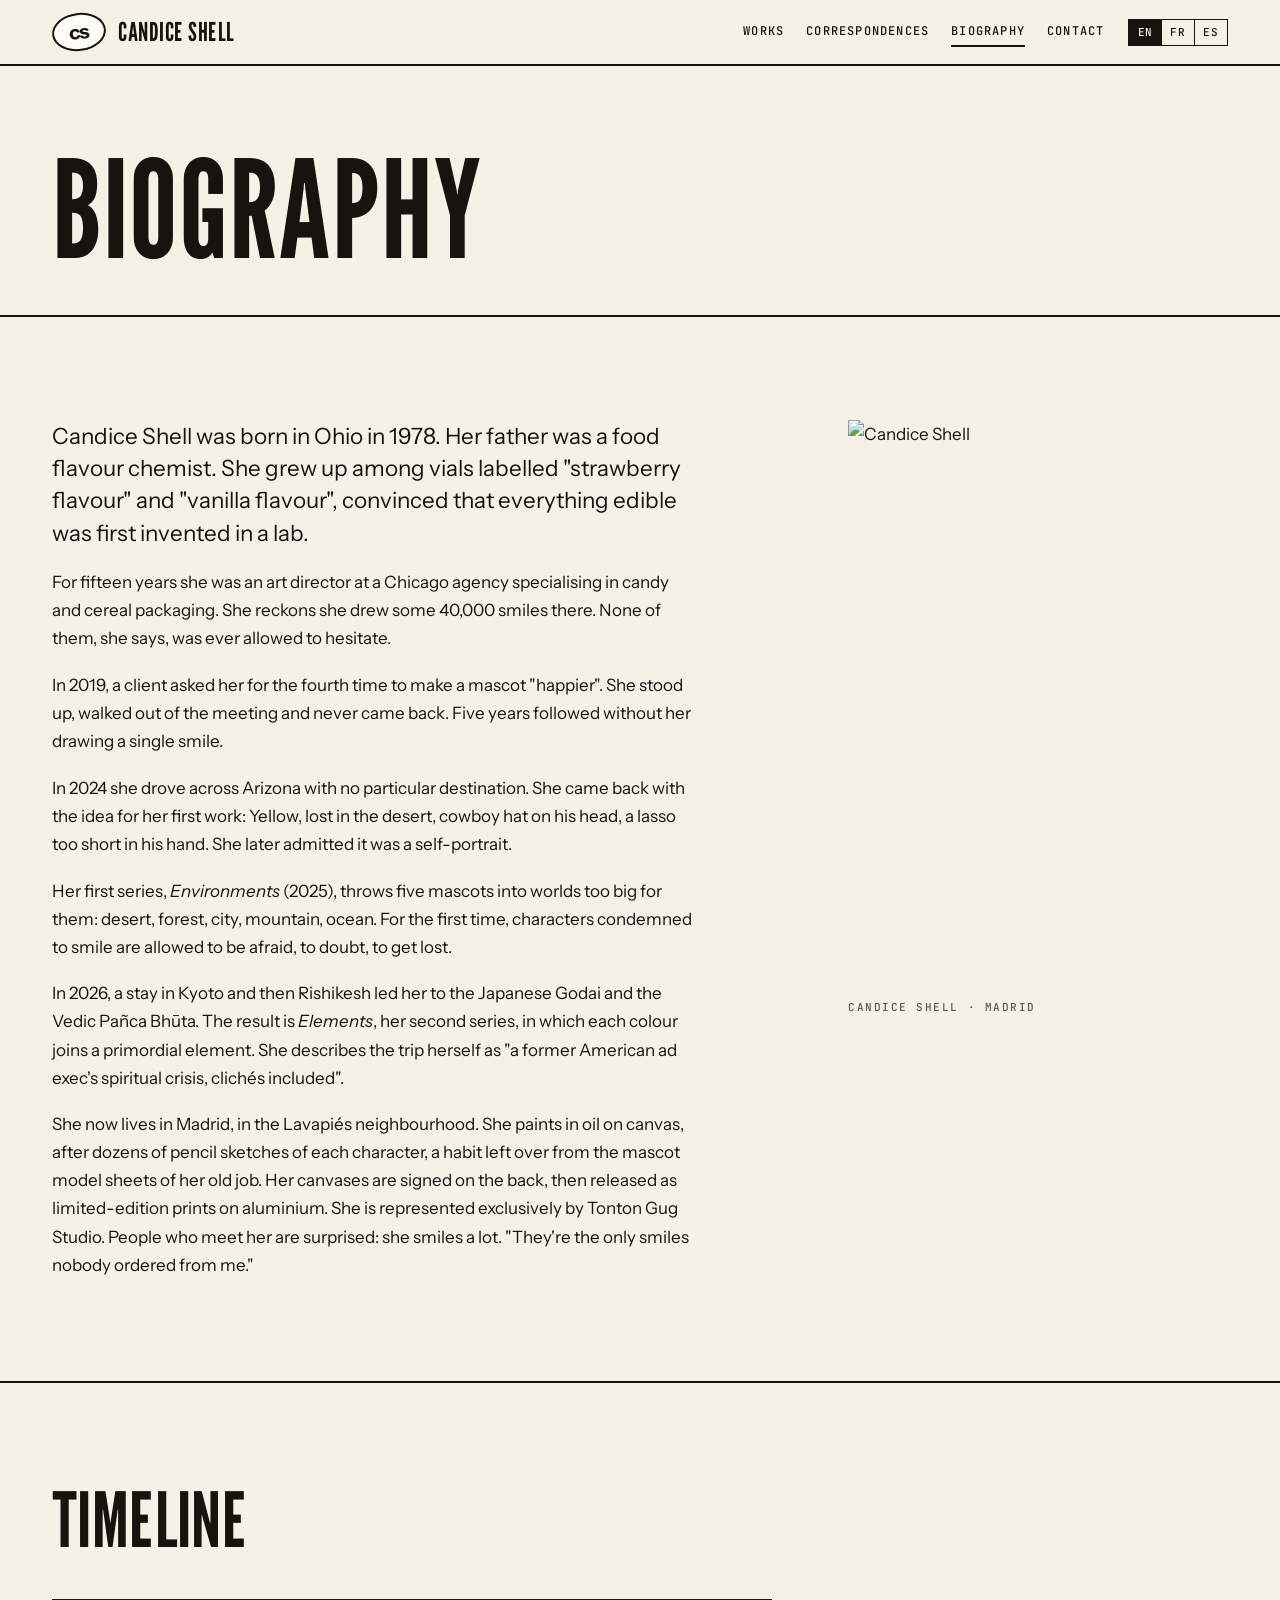
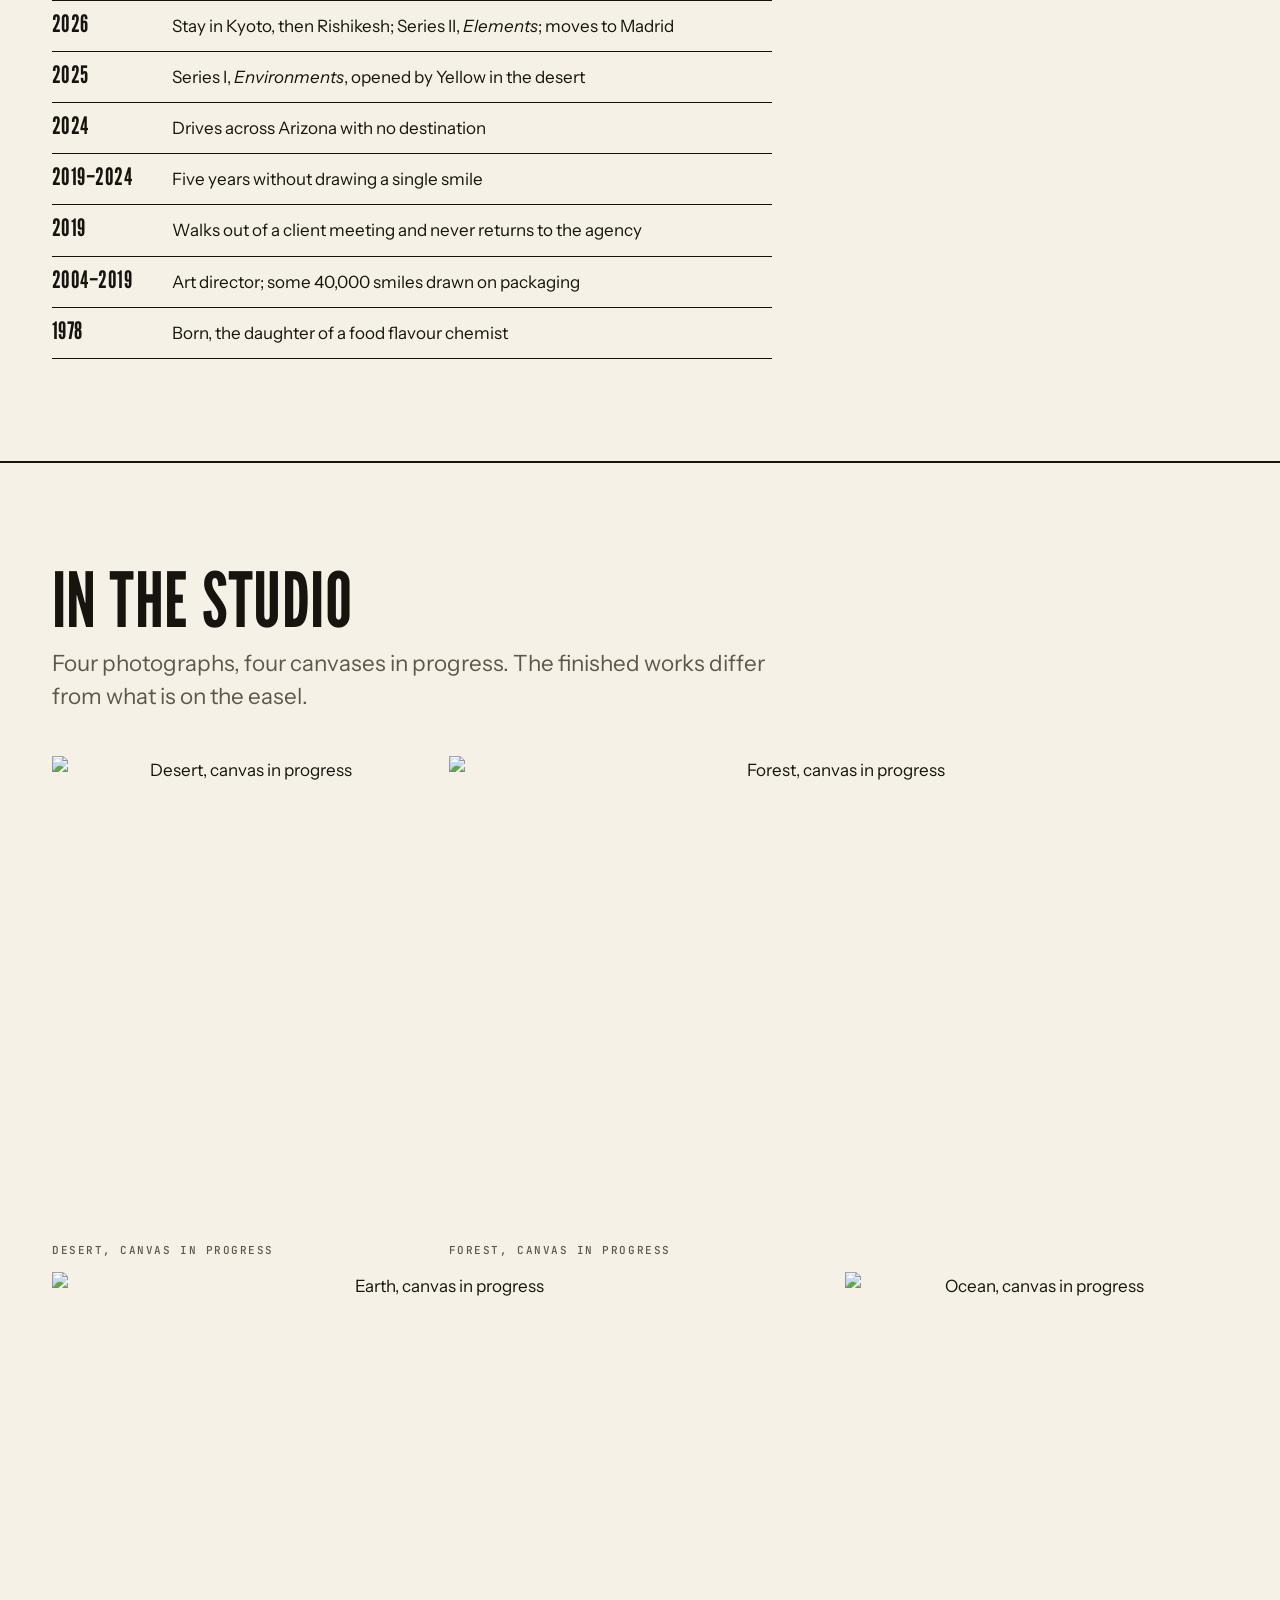
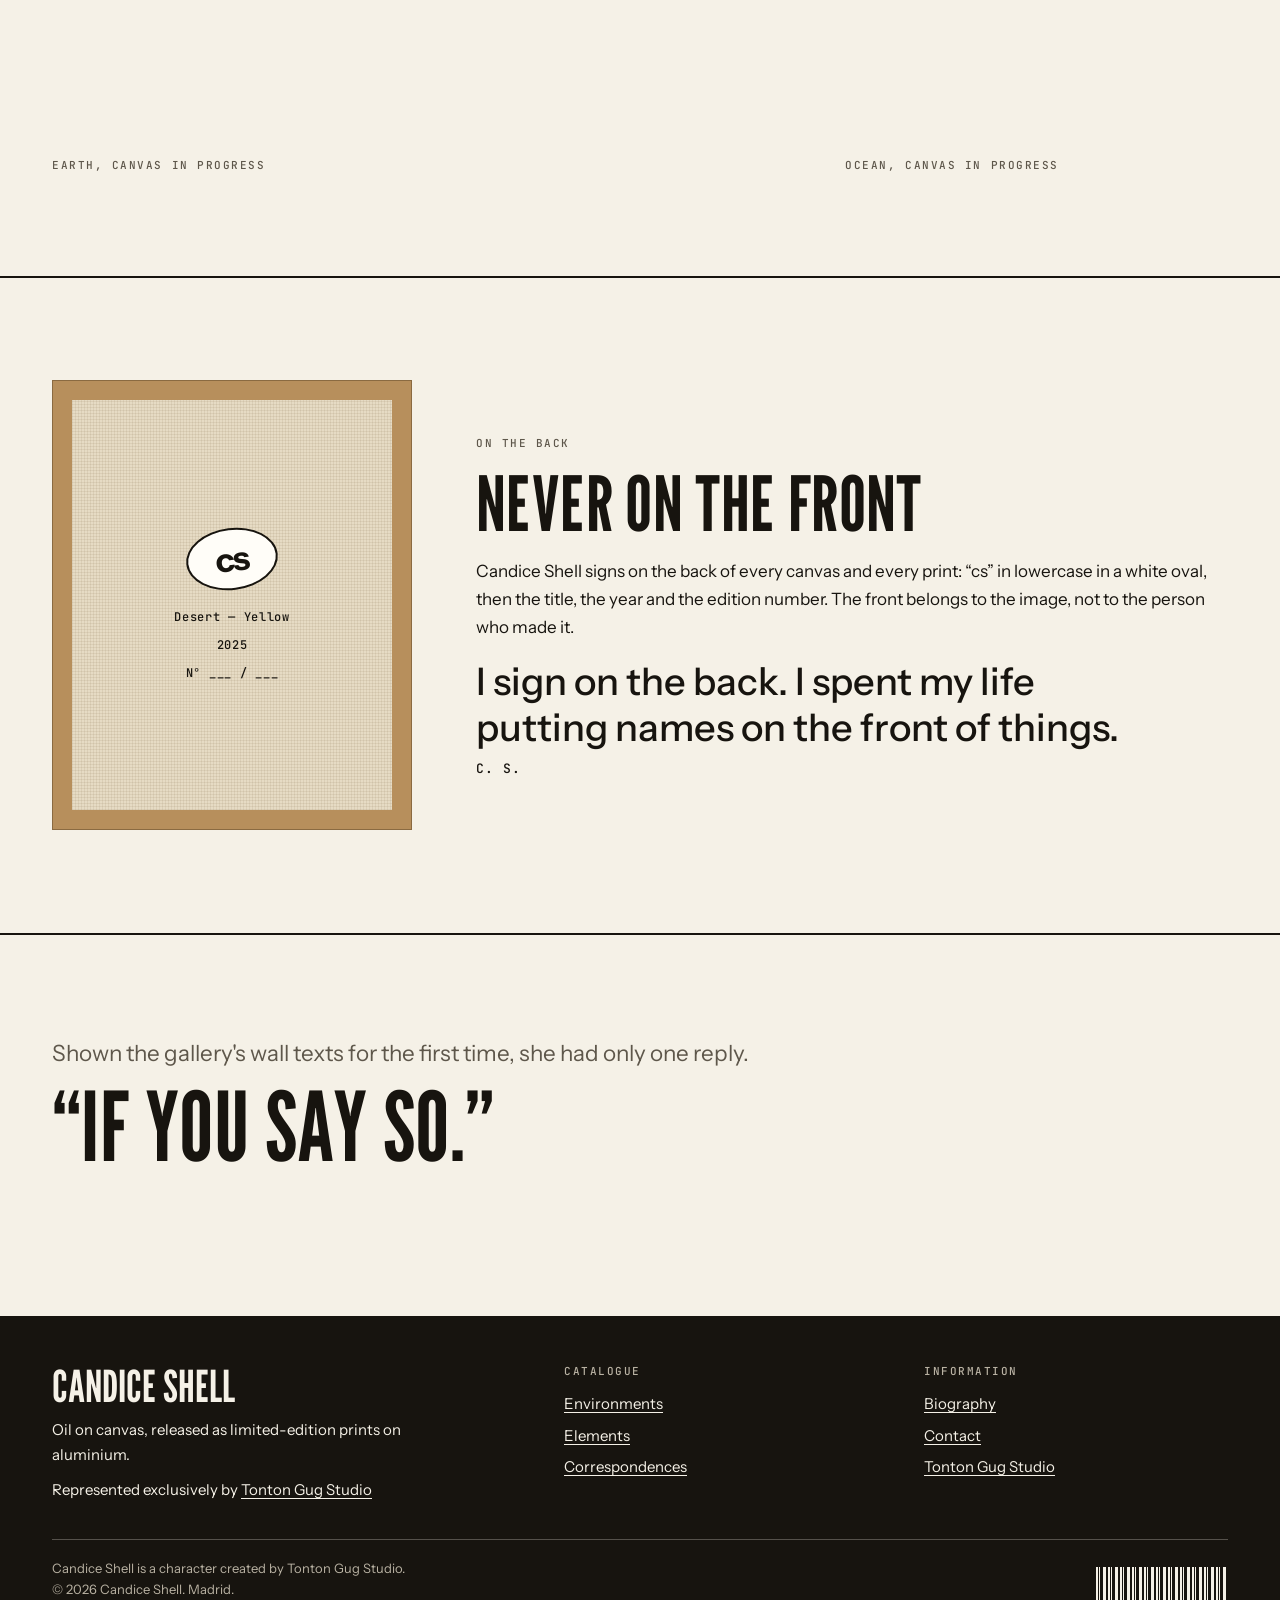
==== biography.html @ 11816921 "Add Candice Shell site: pages, styles, translations" ====
<!doctype html>
<html lang="en" data-title="nav.bio">
<head>
<meta charset="utf-8">
<meta name="viewport" content="width=device-width, initial-scale=1, viewport-fit=cover">
<meta name="claude:viewport-fit-sides" content="cover">
<title>Biography · Candice Shell</title>
<meta name="description" content="Born in Ohio in 1978, the daughter of a food flavour chemist. Fifteen years in candy and cereal packaging in Chicago. She now lives in Madrid, in the Lavapiés neighbourhood.">
<link rel="canonical" href="https://candice-shell.vercel.app/biography.html">
<meta property="og:type" content="website">
<meta property="og:url" content="https://candice-shell.vercel.app/biography.html">
<meta property="og:site_name" content="Candice Shell">
<meta property="og:title" content="Biography · Candice Shell">
<meta property="og:description" content="Born in Ohio in 1978, the daughter of a food flavour chemist. Fifteen years in candy and cereal packaging in Chicago. She now lives in Madrid, in the Lavapiés neighbourhood.">
<meta property="og:image" content="https://candice-shell.vercel.app/assets/portrait.jpg">
<meta name="twitter:card" content="summary_large_image">
<link rel="icon" href="assets/favicon.svg" type="image/svg+xml">
<link rel="preconnect" href="https://fonts.googleapis.com">
<link rel="preconnect" href="https://fonts.gstatic.com" crossorigin>
<link rel="stylesheet" href="https://fonts.googleapis.com/css2?family=League+Gothic&family=Instrument+Sans:wght@400;500;600;700&family=Newsreader:ital,opsz,wght@1,6..72,400&family=JetBrains+Mono:wght@500&display=swap">
<link rel="stylesheet" href="site.css">
</head>
<body>
<header class="top"><div class="wrap top-in">
  <a class="brand" href="index.html"><span class="seal">cs</span><span class="brand-name">Candice Shell</span></a>
  <button class="menu-btn" type="button" aria-expanded="false" data-t="nav.menu">Menu</button>
  <nav class="nav" aria-label="Main">
    <a href="works.html" data-t="nav.works">Works</a>
    <a href="correspondences.html" data-t="nav.corr">Correspondences</a>
    <a href="biography.html" aria-current="page" data-t="nav.bio">Biography</a>
    <a href="contact.html" data-t="nav.contact">Contact</a>
  </nav>
  <div class="langs" role="group" aria-label="Language">
    <button type="button" data-lang="en" aria-pressed="true">EN</button><button type="button" data-lang="fr" aria-pressed="false">FR</button><button type="button" data-lang="es" aria-pressed="false">ES</button>
  </div>
</div></header>
<main>
<section class="pagehead"><div class="wrap"><h1 class="display h1" data-t="nav.bio">Biography</h1></div></section>
<section class="band"><div class="wrap bio-head">
  <div class="prose"><p class="lead" data-t="bio.p1">Candice Shell was born in Ohio in 1978. Her father was a food flavour chemist. She grew up among vials labelled "strawberry flavour" and "vanilla flavour", convinced that everything edible was first invented in a lab.</p><p data-t="bio.p2">For fifteen years she was an art director at a Chicago agency specialising in candy and cereal packaging. She reckons she drew some 40,000 smiles there. None of them, she says, was ever allowed to hesitate.</p><p data-t="bio.p3">In 2019, a client asked her for the fourth time to make a mascot "happier". She stood up, walked out of the meeting and never came back. Five years followed without her drawing a single smile.</p><p data-t="bio.p4">In 2024 she drove across Arizona with no particular destination. She came back with the idea for her first work: Yellow, lost in the desert, cowboy hat on his head, a lasso too short in his hand. She later admitted it was a self-portrait.</p><p data-t="bio.p5">Her first series, <i>Environments</i> (2025), throws five mascots into worlds too big for them: desert, forest, city, mountain, ocean. For the first time, characters condemned to smile are allowed to be afraid, to doubt, to get lost.</p><p data-t="bio.p6">In 2026, a stay in Kyoto and then Rishikesh led her to the Japanese Godai and the Vedic Pañca Bhūta. The result is <i>Elements</i>, her second series, in which each colour joins a primordial element. She describes the trip herself as "a former American ad exec's spiritual crisis, clichés included".</p><p data-t="bio.p7">She now lives in Madrid, in the Lavapiés neighbourhood. She paints in oil on canvas, after dozens of pencil sketches of each character, a habit left over from the mascot model sheets of her old job. Her canvases are signed on the back, then released as limited-edition prints on aluminium. She is represented exclusively by Tonton Gug Studio. People who meet her are surprised: she smiles a lot. "They're the only smiles nobody ordered from me."</p></div>
  <figure class="bio-side"><img src="assets/portrait.jpg" alt="Candice Shell" width="590" height="885"><figcaption class="label">Candice Shell · Madrid</figcaption></figure>
</div></section>
<section class="band"><div class="wrap"><div class="narrow">
  <div class="head"><h2 class="display h2" data-t="bio.timeline">Timeline</h2></div>
  <ol class="timeline"><li><b>2026</b><span data-t="tl.1">Stay in Kyoto, then Rishikesh; Series II, <i>Elements</i>; moves to Madrid</span></li><li><b>2025</b><span data-t="tl.2">Series I, <i>Environments</i>, opened by Yellow in the desert</span></li><li><b>2024</b><span data-t="tl.3">Drives across Arizona with no destination</span></li><li><b>2019–2024</b><span data-t="tl.4">Five years without drawing a single smile</span></li><li><b>2019</b><span data-t="tl.5">Walks out of a client meeting and never returns to the agency</span></li><li><b>2004–2019</b><span data-t="tl.6">Art director; some 40,000 smiles drawn on packaging</span></li><li><b>1978</b><span data-t="tl.7">Born, the daughter of a food flavour chemist</span></li></ol>
</div></div></section>
<section class="band"><div class="wrap">
  <div class="head"><h2 class="display h2" data-t="bio.studio">In the studio</h2><p class="lead" data-t="bio.studio.note">Four photographs, four canvases in progress. The finished works differ from what is on the easel.</p></div>
  <div class="gallery4"><figure><button type="button" data-lb="assets/studio/desert.jpg" data-cap="bio.cap.desert"><img src="assets/studio/desert.jpg" alt="Desert, canvas in progress" loading="lazy"></button><figcaption class="label" data-t="bio.cap.desert">Desert, canvas in progress</figcaption></figure><figure><button type="button" data-lb="assets/studio/forest.jpg" data-cap="bio.cap.forest"><img src="assets/studio/forest.jpg" alt="Forest, canvas in progress" loading="lazy"></button><figcaption class="label" data-t="bio.cap.forest">Forest, canvas in progress</figcaption></figure><figure><button type="button" data-lb="assets/studio/earth.jpg" data-cap="bio.cap.earth"><img src="assets/studio/earth.jpg" alt="Earth, canvas in progress" loading="lazy"></button><figcaption class="label" data-t="bio.cap.earth">Earth, canvas in progress</figcaption></figure><figure><button type="button" data-lb="assets/studio/ocean.jpg" data-cap="bio.cap.ocean"><img src="assets/studio/ocean.jpg" alt="Ocean, canvas in progress" loading="lazy"></button><figcaption class="label" data-t="bio.cap.ocean">Ocean, canvas in progress</figcaption></figure></div>
</div></section>
<section class="band"><div class="wrap back-grid">
  <div class="canvas-back" role="img" aria-label="Back of a canvas: cs in a white oval, title, year, edition number">
    <span class="seal">cs</span>
    <p data-t="bio.back.title">Desert — Yellow</p>
    <p>2025</p>
    <p>N° ___ / ___</p>
  </div>
  <div class="artist-text">
    <p class="label" data-t="bio.back">On the back</p>
    <h2 class="display h2" data-t="bio.back.h">Never on the front</h2>
    <p data-t="bio.back.p">Candice Shell signs on the back of every canvas and every print: “cs” in lowercase in a white oval, then the title, the year and the edition number. The front belongs to the image, not to the person who made it.</p>
    <blockquote class="candice-voice cs-quote" style="margin:0"><span data-t="q4">I sign on the back. I spent my life putting names on the front of things.</span><p class="cs-sign" style="margin-top:12px">C. S.</p></blockquote>
  </div>
</div></section>
<section class="band"><div class="wrap head">
  <p class="lead" data-t="bio.anecdote">Shown the gallery's wall texts for the first time, she had only one reply.</p>
  <p class="display if-you" data-t="bio.anecdote.q">“If you say so.”</p>
</div></section>
</main>
<footer class="foot"><div class="wrap">
  <div class="foot-grid">
    <div>
      <div class="foot-name">Candice Shell</div>
      <p class="foot-rep" data-t="foot.line">Oil on canvas, released as limited-edition prints on aluminium.</p>
      <p class="foot-rep"><span data-t="foot.rep">Represented exclusively by</span> <a href="https://tonton-gug-studio.vercel.app/arts.html">Tonton Gug Studio</a></p>
    </div>
    <div><p class="label" data-t="foot.cat">Catalogue</p><ul><li><a href="works.html#series-1"><span data-t="s1.name">Environments</span></a></li><li><a href="works.html#series-2"><span data-t="s2.name">Elements</span></a></li><li><a href="correspondences.html"><span data-t="nav.corr">Correspondences</span></a></li></ul></div>
    <div><p class="label" data-t="foot.info">Information</p><ul><li><a href="biography.html"><span data-t="nav.bio">Biography</span></a></li><li><a href="contact.html"><span data-t="nav.contact">Contact</span></a></li><li><a href="https://tonton-gug-studio.vercel.app">Tonton Gug Studio</a></li></ul></div>
  </div>
  <div class="foot-base">
    <div><p data-t="foot.fiction">Candice Shell is a character created by Tonton Gug Studio.</p><p data-t="foot.rights">© 2026 Candice Shell. Madrid.</p></div>
    <div class="barcode" aria-hidden="true"></div>
  </div>
</div></footer>
<div class="lb" id="lb" hidden role="dialog" aria-modal="true"><button class="lb-close" type="button" data-t="ui.close">Close</button><img alt=""><p class="lb-cap"></p></div>
<script src="i18n.js"></script>
<script src="site.js"></script>
</body>
</html>
---- site.css ----
/* Candice Shell — a confectionery wrapper turned inside out.
   Same skeleton as the Zabieru Fōkon site (hero, running strip, statement, series,
   artist, wall label, prev/next); the surface is packaging instead of brushed metal.
   Deliberately single-theme: the off-white wrapper is the concept. */
:root {
  color-scheme: light;
  --paper: #f5f1e7;
  --paper-2: #ebe5d6;
  --white: #fffdf8;
  --ink: #17140f;
  --ink-2: #5e574b;
  --rule: #17140f;
  --hair: rgba(23, 20, 15, .18);
  --on-ink: #f5f1e7;
  --on-ink-2: #b9b2a3;
  --yellow: #f5c800;
  --blue: #1e63d0;
  --red: #d92b2b;
  --green: #2f9e44;
  --orange: #f07a13;
  --display: "League Gothic", "Arial Narrow", Impact, sans-serif;
  --body: "Instrument Sans", "Helvetica Neue", Arial, sans-serif;
  --voice: "Newsreader", Georgia, "Times New Roman", serif;
  --mono: "JetBrains Mono", ui-monospace, Menlo, Consolas, monospace;
  --gutter-l: max(16px, env(safe-area-inset-left, 0px));
  --gutter-r: max(16px, env(safe-area-inset-right, 0px));
}
* , *::before, *::after { box-sizing: border-box; }
html { -webkit-text-size-adjust: 100%; }
body {
  margin: 0; background: var(--paper); color: var(--ink);
  font: 400 1.0625rem/1.65 var(--body);
  -webkit-font-smoothing: antialiased; overflow-x: hidden;
}
body::before {
  content: ""; position: fixed; inset: 0 0 auto; z-index: 10;
  height: env(safe-area-inset-top, 0px); background: var(--paper);
}
img { display: block; max-width: 100%; height: auto; }
a { color: inherit; }
h1, h2, h3, p, figure, ul, ol, dl, dd { margin: 0; padding: 0; }
ul, ol { list-style: none; }
button { font: inherit; color: inherit; background: none; border: 0; cursor: pointer; padding: 0; }
:focus-visible { outline: 2px solid var(--ink); outline-offset: 3px; }
::selection { background: var(--yellow); color: var(--ink); }

.wrap { max-width: 1240px; margin-inline: auto; padding-left: var(--gutter-l); padding-right: var(--gutter-r); }
.narrow { max-width: 720px; }
@media (min-width: 720px) { :root { --gutter-l: max(32px, env(safe-area-inset-left, 0px)); --gutter-r: max(32px, env(safe-area-inset-right, 0px)); } }

/* type */
.label { font: 500 .6875rem/1.4 var(--mono); letter-spacing: .14em; text-transform: uppercase; color: var(--ink-2); }
.display {
  font-family: var(--display); font-weight: 400; text-transform: uppercase;
  line-height: .92; letter-spacing: .005em; text-wrap: balance;
}
.h1 { font-size: clamp(3.75rem, 11vw, 8.5rem); }
.h2 { font-size: clamp(2.75rem, 6vw, 4.75rem); }
.h3 { font-size: 1.75rem; line-height: 1; }
.lead { font-size: clamp(1.15rem, 2vw, 1.4rem); line-height: 1.45; max-width: 34em; text-wrap: pretty; }
.prose { max-width: 38em; display: grid; gap: 1.1em; }
/* the two voices never share a block */
.gallery-voice { font-family: var(--voice); font-style: italic; font-size: 1.125rem; line-height: 1.6; color: var(--ink); }
.gallery-voice em { font-style: normal; }
.candice-voice { font-family: var(--body); font-style: normal; font-weight: 500; }

/* header */
.top {
  position: sticky; top: env(safe-area-inset-top, 0px); z-index: 20;
  background: var(--paper); border-bottom: 2px solid var(--rule);
}
.top-in { display: flex; align-items: center; gap: 24px; min-height: 64px; }
.brand { display: inline-flex; align-items: center; gap: 12px; text-decoration: none; margin-right: auto; }
.seal {
  display: inline-grid; place-items: center; flex: none;
  width: 54px; height: 38px; border-radius: 50%;
  background: var(--white); border: 2px solid var(--ink); color: var(--ink);
  font: 700 1.25rem/1 var(--body); letter-spacing: -.03em; transform: rotate(-7deg);
}
.brand-name { font: 400 1.625rem/1 var(--display); text-transform: uppercase; letter-spacing: .02em; }
.nav { display: flex; gap: 22px; }
.nav a {
  font: 500 .75rem/1 var(--mono); letter-spacing: .1em; text-transform: uppercase;
  text-decoration: none; padding-block: 8px; border-bottom: 2px solid transparent;
}
.nav a:hover, .nav a[aria-current="page"] { border-bottom-color: var(--ink); }
.langs { display: flex; border: 1.5px solid var(--ink); }
.langs button { font: 500 .6875rem/1 var(--mono); letter-spacing: .08em; padding: 7px 8px; min-width: 32px; }
.langs button + button { border-left: 1.5px solid var(--ink); }
.langs button[aria-pressed="true"] { background: var(--ink); color: var(--paper); }
.menu-btn { display: none; font: 500 .75rem/1 var(--mono); letter-spacing: .1em; text-transform: uppercase; padding: 10px 0; }
@media (max-width: 860px) {
  .top-in { gap: 14px; }
  .menu-btn { display: block; }
  .nav {
    display: none; position: absolute; left: 0; right: 0; top: 100%;
    flex-direction: column; gap: 0; background: var(--paper);
    border-bottom: 2px solid var(--rule);
    padding-left: var(--gutter-l); padding-right: var(--gutter-r);
  }
  .nav.open { display: flex; }
  .nav a { padding-block: 16px; border-bottom: 1px solid var(--hair); }
  .nav a:last-child { border-bottom: 0; }
}
@media (max-width: 400px) { .brand-name { font-size: 1.375rem; } .seal { width: 46px; height: 32px; font-size: 1.05rem; } }
@media (max-width: 345px) { .brand-name { display: none; } }

/* hero: one work, full bleed, with a label stuck on it */
.hero { position: relative; border-bottom: 2px solid var(--rule); background: var(--paper-2); }
.hero-art { display: block; width: 100%; aspect-ratio: 1 / 1; object-fit: cover; object-position: 50% 42%; }
.hero-label {
  background: var(--white); border-top: 2px solid var(--rule);
  padding: 22px var(--gutter-r) 26px var(--gutter-l); display: grid; gap: 14px;
}
.hero-name { font-size: clamp(4.5rem, 21vw, 8.75rem); }
.hero-quote { font-family: var(--body); font-weight: 500; font-size: 1.0625rem; line-height: 1.4; min-height: 2.8em; }
.hero-quote footer { font: 500 .6875rem/1.4 var(--mono); letter-spacing: .14em; color: var(--ink-2); margin-top: 6px; }
.hero-links { display: grid; gap: 8px; }
@media (min-width: 900px) {
  .hero-art { aspect-ratio: auto; height: min(84vh, 820px); min-height: 620px; object-position: 50% 52%; }
  .hero-label {
    position: absolute; right: max(32px, calc((100vw - 1240px) / 2 + 32px)); bottom: 40px;
    width: 380px; border: 2px solid var(--rule); padding: 22px 24px 24px;
    transform: rotate(1.2deg);
  }
  .hero-name { font-size: 7rem; }
}

.btn {
  display: flex; justify-content: space-between; align-items: center; gap: 16px;
  font: 500 .75rem/1.2 var(--mono); letter-spacing: .08em; text-transform: uppercase; text-decoration: none;
  padding: 13px 14px; border: 2px solid var(--ink); background: var(--white); color: var(--ink);
  transition: background .15s, color .15s; text-align: left;
}
.btn:hover { background: var(--ink); color: var(--paper); }
.btn-inline { display: inline-flex; }

/* running strip */
.strip { background: var(--ink); color: var(--on-ink); overflow: hidden; border-bottom: 2px solid var(--rule); }
.strip-run { display: flex; width: max-content; animation: run 70s linear infinite; }
.strip-set { display: flex; gap: 34px; padding: 12px 17px; white-space: nowrap; }
.strip-set span { display: inline-flex; align-items: center; gap: 10px; font: 400 1.375rem/1 var(--display); text-transform: uppercase; letter-spacing: .03em; }
.strip-set i { width: 15px; height: 10px; border-radius: 50%; background: var(--c); }
@keyframes run { to { transform: translateX(-50%); } }
@media (prefers-reduced-motion: reduce) { .strip-run { animation: none; } html { scroll-behavior: auto; } .card img { transition: none !important; } }

/* sections */
.band { padding-block: clamp(56px, 8vw, 104px); }
.band + .band { border-top: 2px solid var(--rule); }
.head { display: grid; gap: 12px; margin-bottom: clamp(28px, 4vw, 44px); }
.head .lead { color: var(--ink-2); }
.head-row { display: flex; justify-content: space-between; align-items: end; flex-wrap: wrap; gap: 16px 32px; }
.pagehead { padding-block: clamp(40px, 7vw, 80px) clamp(28px, 4vw, 44px); border-bottom: 2px solid var(--rule); }
.pagehead .wrap { display: grid; gap: 14px; }
.pagehead .lead { margin-top: 6px; }

/* statement + panel */
.statement { display: grid; gap: 40px; }
.statement blockquote { margin: 0 0 22px; font-size: clamp(2.75rem, 6.4vw, 5rem); }
@media (min-width: 900px) { .statement { grid-template-columns: minmax(0, 1fr) 360px; gap: 72px; align-items: start; } }

/* the nutrition panel: the one object on the site that gets a hard box */
.panel { background: var(--white); border: 2px solid var(--rule); padding: 14px 16px 12px; font-size: .9375rem; }
.panel-title { font: 400 2.5rem/.95 var(--display); text-transform: uppercase; padding-bottom: 8px; border-bottom: 8px solid var(--rule); }
.panel dl > div { display: grid; grid-template-columns: minmax(0, 1fr) auto; gap: 16px; padding-block: 7px; border-bottom: 1px solid var(--rule); align-items: baseline; }
.panel dl > div.stack { grid-template-columns: 1fr; gap: 2px; }
.panel dt { font-weight: 600; }
.panel dd { font-variant-numeric: tabular-nums; text-align: right; }
.panel .stack dd { text-align: left; }
.panel-note { font-size: .8125rem; line-height: 1.4; padding-top: 8px; }

/* cards */
.grid5 { display: grid; gap: 18px; grid-template-columns: repeat(2, minmax(0, 1fr)); }
.grid5 .card:first-child { grid-column: 1 / -1; }
@media (min-width: 1040px) { .grid5 { grid-template-columns: repeat(5, minmax(0, 1fr)); } .grid5 .card:first-child { grid-column: auto; } }
.grid-cat { display: grid; gap: 18px; grid-template-columns: repeat(2, minmax(0, 1fr)); }
.grid-cat .card:first-child { grid-column: 1 / -1; }
@media (min-width: 900px) {
  .grid-cat { grid-template-columns: repeat(6, minmax(0, 1fr)); gap: 28px 22px; }
  .grid-cat .card { grid-column: span 2; }
  .grid-cat .card:nth-child(-n+2) { grid-column: span 3; }
}
.card { display: grid; gap: 10px; align-content: start; text-decoration: none; min-width: 0; }
.card-art { position: relative; overflow: hidden; background: var(--paper-2); aspect-ratio: 1 / 1; }
.card-art img { width: 100%; height: 100%; object-fit: cover; transition: transform .5s cubic-bezier(.16, 1, .3, 1); }
.card:hover .card-art img { transform: scale(1.04); }
.num {
  position: absolute; left: 10px; top: 10px; display: grid; place-items: center;
  width: 46px; height: 32px; border-radius: 50%; background: var(--white); border: 2px solid var(--ink);
  font: 500 .6875rem/1 var(--mono); letter-spacing: .04em;
}
.card-title { display: flex; align-items: center; gap: 8px; font: 400 1.5rem/1 var(--display); text-transform: uppercase; letter-spacing: .01em; }
.pip { width: 14px; height: 10px; border-radius: 50%; background: var(--c); flex: none; box-shadow: 0 0 0 1px var(--hair); }
.card-line { font-size: .9375rem; line-height: 1.4; color: var(--ink-2); }

/* artist teaser */
.artist { display: grid; gap: 32px; align-items: center; }
.artist img { width: 100%; max-width: 420px; }
.artist-text { display: grid; gap: 18px; justify-items: start; min-width: 0; }
@media (min-width: 820px) { .artist { grid-template-columns: 380px minmax(0, 1fr); gap: 64px; } }

/* work page */
.work-top { padding-block: clamp(28px, 4vw, 44px) clamp(20px, 3vw, 28px); }
.work-top .wrap { display: grid; gap: 10px; }
.work-title { font-size: clamp(3.5rem, 10vw, 7.5rem); }
.work-sub { font: 500 .8125rem/1.4 var(--mono); letter-spacing: .08em; text-transform: uppercase; }
.field { background: color-mix(in srgb, var(--c) 26%, var(--paper)); border-block: 2px solid var(--rule); padding-block: clamp(20px, 4vw, 48px); }
.field-in { display: grid; gap: 28px; }
.plate { display: block; width: 100%; cursor: zoom-in; box-shadow: 0 1px 0 var(--hair), 0 18px 36px -22px rgba(23, 20, 15, .55); }
.plate img { width: 100%; }
.side { display: grid; gap: 14px; align-content: start; min-width: 0; }
@media (min-width: 960px) { .field-in { grid-template-columns: minmax(0, 1fr) 340px; gap: 44px; align-items: start; } }

.voices { display: grid; gap: 40px; padding-block: clamp(40px, 6vw, 72px); }
.voice-block { display: grid; gap: 10px; align-content: start; min-width: 0; }
.cs-quote { font-size: clamp(1.625rem, 3.4vw, 2.375rem); line-height: 1.2; text-wrap: balance; }
.cs-sign { font: 500 .8125rem/1 var(--mono); letter-spacing: .08em; }
@media (min-width: 900px) { .voices { grid-template-columns: minmax(0, 1.25fr) minmax(0, 1fr); gap: 72px; } }

.studio-shot { display: grid; gap: 10px; padding-bottom: clamp(40px, 6vw, 72px); }
.studio-shot button { display: block; width: fit-content; max-width: 100%; cursor: zoom-in; }
.studio-shot img { width: auto; max-width: 100%; max-height: 820px; }

.pager { display: grid; grid-template-columns: 1fr 1fr; border-top: 2px solid var(--rule); }
.pager a { display: grid; gap: 6px; padding: 18px var(--gutter-r) 20px var(--gutter-l); text-decoration: none; min-width: 0; }
.pager a:hover { background: var(--white); }
.pager a + a { border-left: 2px solid var(--rule); text-align: right; justify-items: end; }
.pager .card-title { font-size: clamp(1.25rem, 3vw, 2rem); }

/* correspondences */
.diptych { display: grid; gap: 18px; padding-block: clamp(36px, 5vw, 64px); border-bottom: 2px solid var(--rule); }
.diptych:last-child { border-bottom: 0; }
.pair { display: grid; grid-template-columns: repeat(2, minmax(0, 1fr)); gap: clamp(6px, 1.2vw, 14px); }
.pair a { position: relative; display: block; text-decoration: none; }
.pair img { width: 100%; aspect-ratio: 1 / 1; object-fit: cover; }
.pair .label { display: block; padding-top: 8px; font-size: .625rem; }
.d-text { display: grid; gap: 10px; min-width: 0; }
.d-sub { font: 500 .75rem/1.4 var(--mono); letter-spacing: .08em; text-transform: uppercase; color: var(--ink-2); }
.d-text .gallery-voice { max-width: 40em; }

/* biography */
.bio-head { display: grid; gap: 28px; align-items: start; }
.bio-head img { width: 100%; max-width: 420px; }
@media (min-width: 900px) { .bio-head { grid-template-columns: minmax(0, 1fr) 380px; gap: 72px; } .bio-side { position: sticky; top: 96px; } }
.bio-side { display: grid; gap: 10px; }
.timeline { border-top: 2px solid var(--rule); }
.timeline li { display: grid; grid-template-columns: 6.5rem minmax(0, 1fr); gap: 16px; padding-block: 11px; border-bottom: 1px solid var(--rule); align-items: baseline; }
.timeline b { font: 400 1.5rem/1 var(--display); letter-spacing: .02em; font-variant-numeric: tabular-nums; }
.gallery4 { display: grid; gap: 14px; grid-template-columns: repeat(2, minmax(0, 1fr)); align-items: stretch; }
.gallery4 button { display: block; width: 100%; height: 100%; cursor: zoom-in; }
.gallery4 img { width: 100%; height: 100%; object-fit: cover; aspect-ratio: 4 / 5; }
.gallery4 figure { display: grid; gap: 8px; grid-template-rows: 1fr auto; min-width: 0; }
@media (min-width: 900px) {
  .gallery4 { grid-template-columns: repeat(12, minmax(0, 1fr)); }
  .gallery4 figure:nth-child(1), .gallery4 figure:nth-child(4) { grid-column: span 4; }
  .gallery4 figure:nth-child(2), .gallery4 figure:nth-child(3) { grid-column: span 8; }
  .gallery4 figure:nth-child(2) img, .gallery4 figure:nth-child(3) img { aspect-ratio: auto; }
}
.back-grid { display: grid; gap: 36px; align-items: center; }
@media (min-width: 860px) { .back-grid { grid-template-columns: 360px minmax(0, 1fr); gap: 64px; } }
/* the back of a stretched canvas: drawn, the photograph does not exist yet */
.canvas-back {
  position: relative; aspect-ratio: 4 / 5; width: 100%; max-width: 360px;
  border: 20px solid #b78f5c; outline: 1px solid #8a6a41; outline-offset: -1px;
  background:
    repeating-linear-gradient(0deg, rgba(120, 96, 60, .10) 0 1px, transparent 1px 3px),
    repeating-linear-gradient(90deg, rgba(120, 96, 60, .10) 0 1px, transparent 1px 3px),
    #e6dbc4;
  display: grid; place-content: center; justify-items: center; gap: 10px; padding: 16px; text-align: center; color: var(--ink);
}
.canvas-back .seal { width: 92px; height: 62px; font-size: 2.125rem; transform: rotate(-7deg); margin-bottom: 8px; }
.canvas-back p { font: 500 .75rem/1.5 var(--mono); letter-spacing: .06em; }
.if-you { font-size: clamp(3rem, 8vw, 6rem); }

/* contact */
.contact-box { display: grid; gap: 22px; justify-items: start; }

/* footer */
.foot { background: var(--ink); color: var(--on-ink); padding-block: 48px 28px; margin-top: 0; }
.foot a { text-underline-offset: 3px; }
.foot-grid { display: grid; gap: 32px; }
@media (min-width: 820px) { .foot-grid { grid-template-columns: minmax(0, 1.5fr) 1fr 1fr; gap: 56px; } }
.foot .label { color: var(--on-ink-2); }
.foot-name { font: 400 2.75rem/1 var(--display); text-transform: uppercase; }
.foot ul { display: grid; gap: 7px; margin-top: 12px; font-size: .9375rem; }
.foot-rep { margin-top: 10px; font-size: .9375rem; max-width: 28em; }
.foot-base {
  display: flex; flex-wrap: wrap; justify-content: space-between; align-items: end; gap: 18px 32px;
  margin-top: 36px; padding-top: 18px; border-top: 1px solid rgba(245, 241, 231, .28);
  font-size: .8125rem; color: var(--on-ink-2);
}
.barcode {
  height: 34px; width: 132px; flex: none;
  background: repeating-linear-gradient(90deg, var(--on-ink) 0 2px, transparent 2px 3px, var(--on-ink) 3px 4px, transparent 4px 7px, var(--on-ink) 7px 10px, transparent 10px 12px);
}

/* lightbox */
.lb { position: fixed; inset: 0; z-index: 50; display: grid; place-items: center; background: rgba(23, 20, 15, .94); padding: 24px; }
.lb[hidden] { display: none; }
.lb img { max-width: 100%; max-height: calc(100vh - 96px); width: auto; object-fit: contain; }
.lb-close {
  position: fixed; top: calc(14px + env(safe-area-inset-top, 0px)); right: calc(14px + env(safe-area-inset-right, 0px));
  background: var(--paper); color: var(--ink); padding: 10px 12px;
  font: 500 .75rem/1 var(--mono); letter-spacing: .08em; text-transform: uppercase;
}
.lb-cap { position: fixed; left: 16px; right: 16px; bottom: calc(14px + env(safe-area-inset-bottom, 0px)); text-align: center; color: var(--on-ink); font: 500 .75rem/1.4 var(--mono); letter-spacing: .06em; }
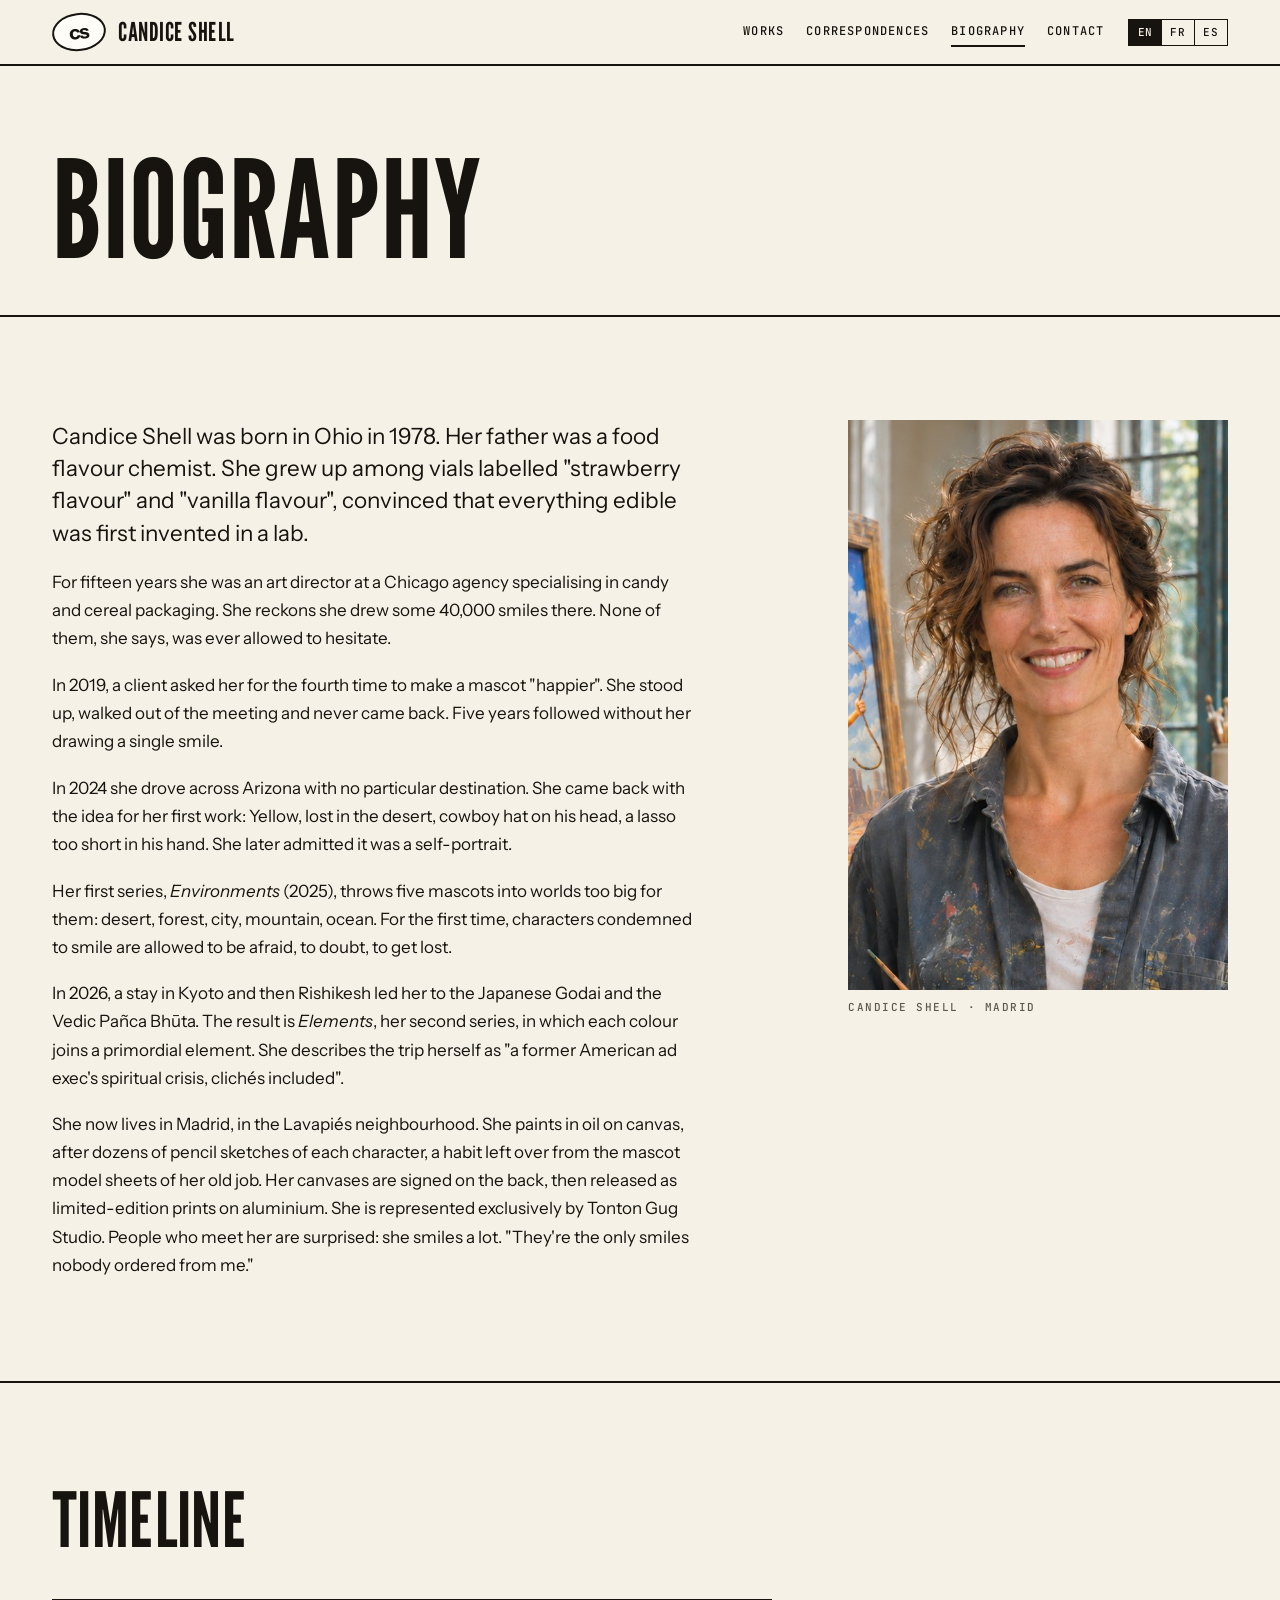
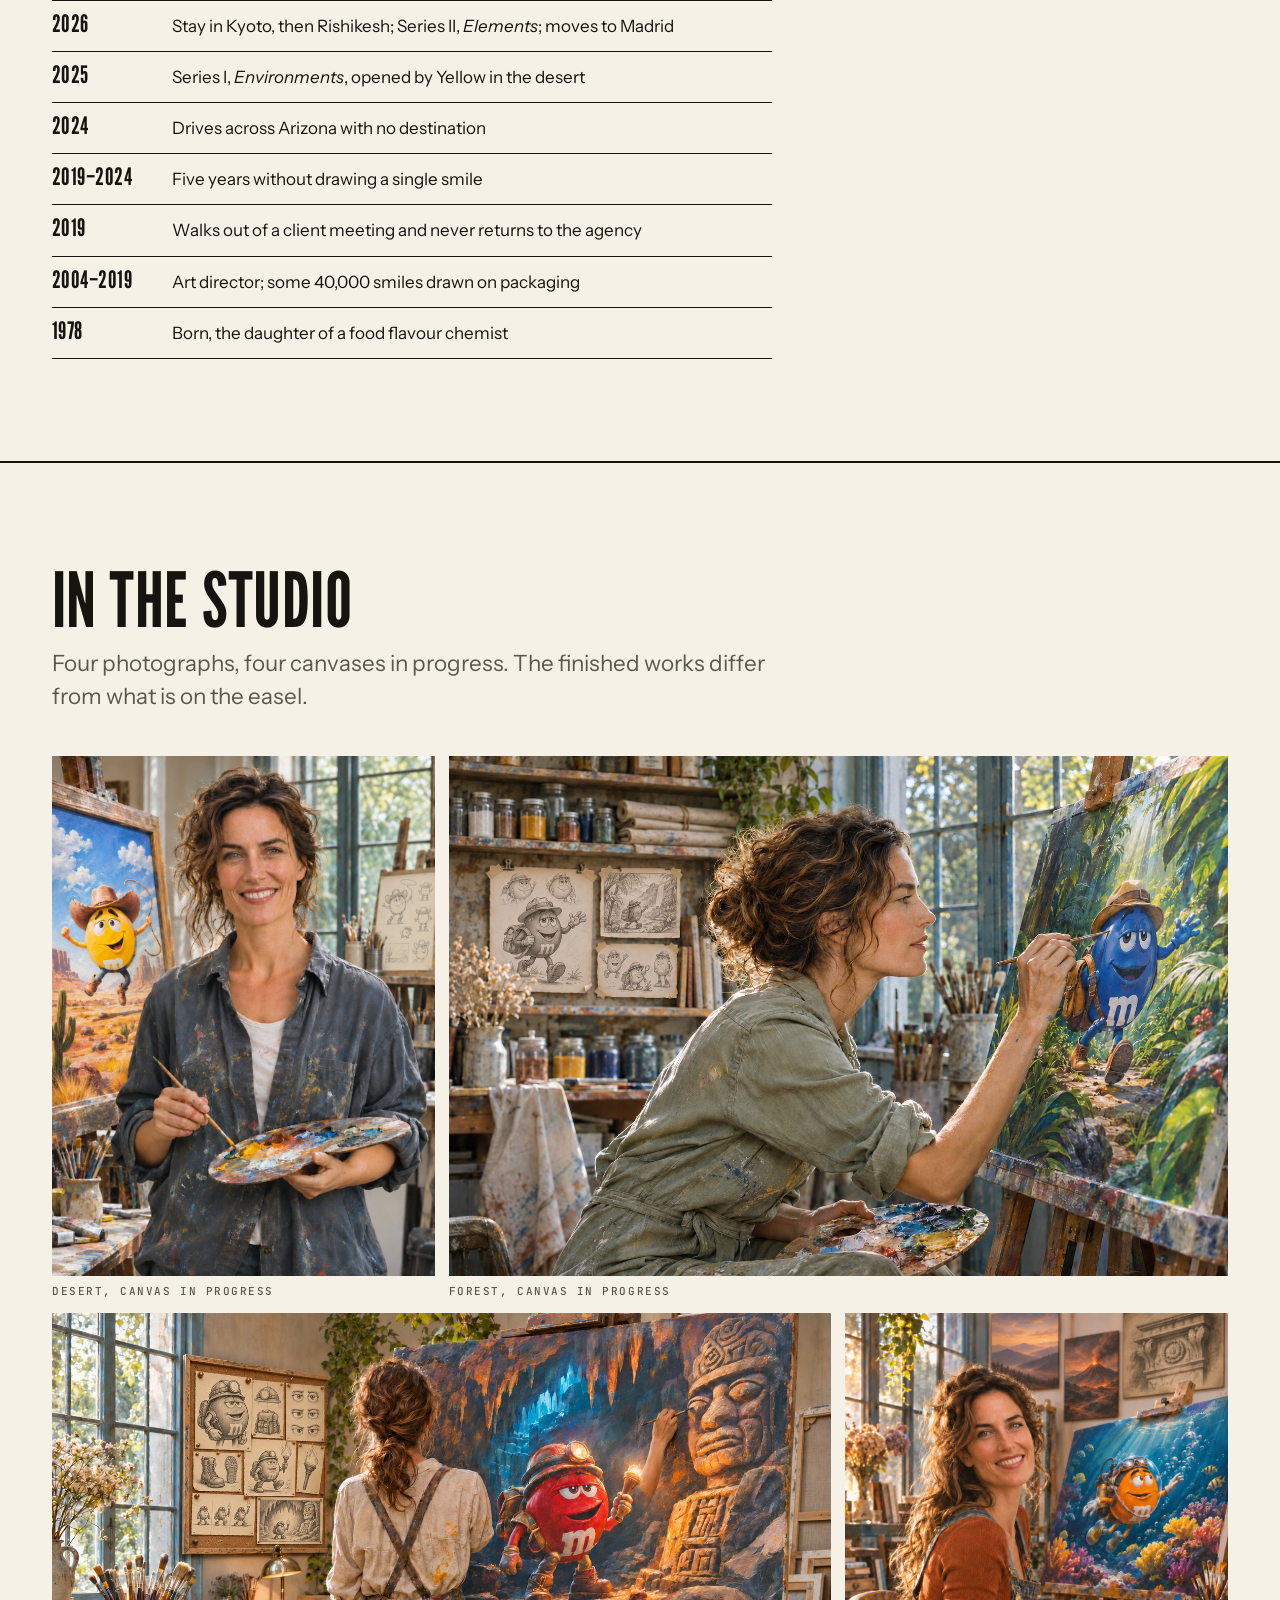
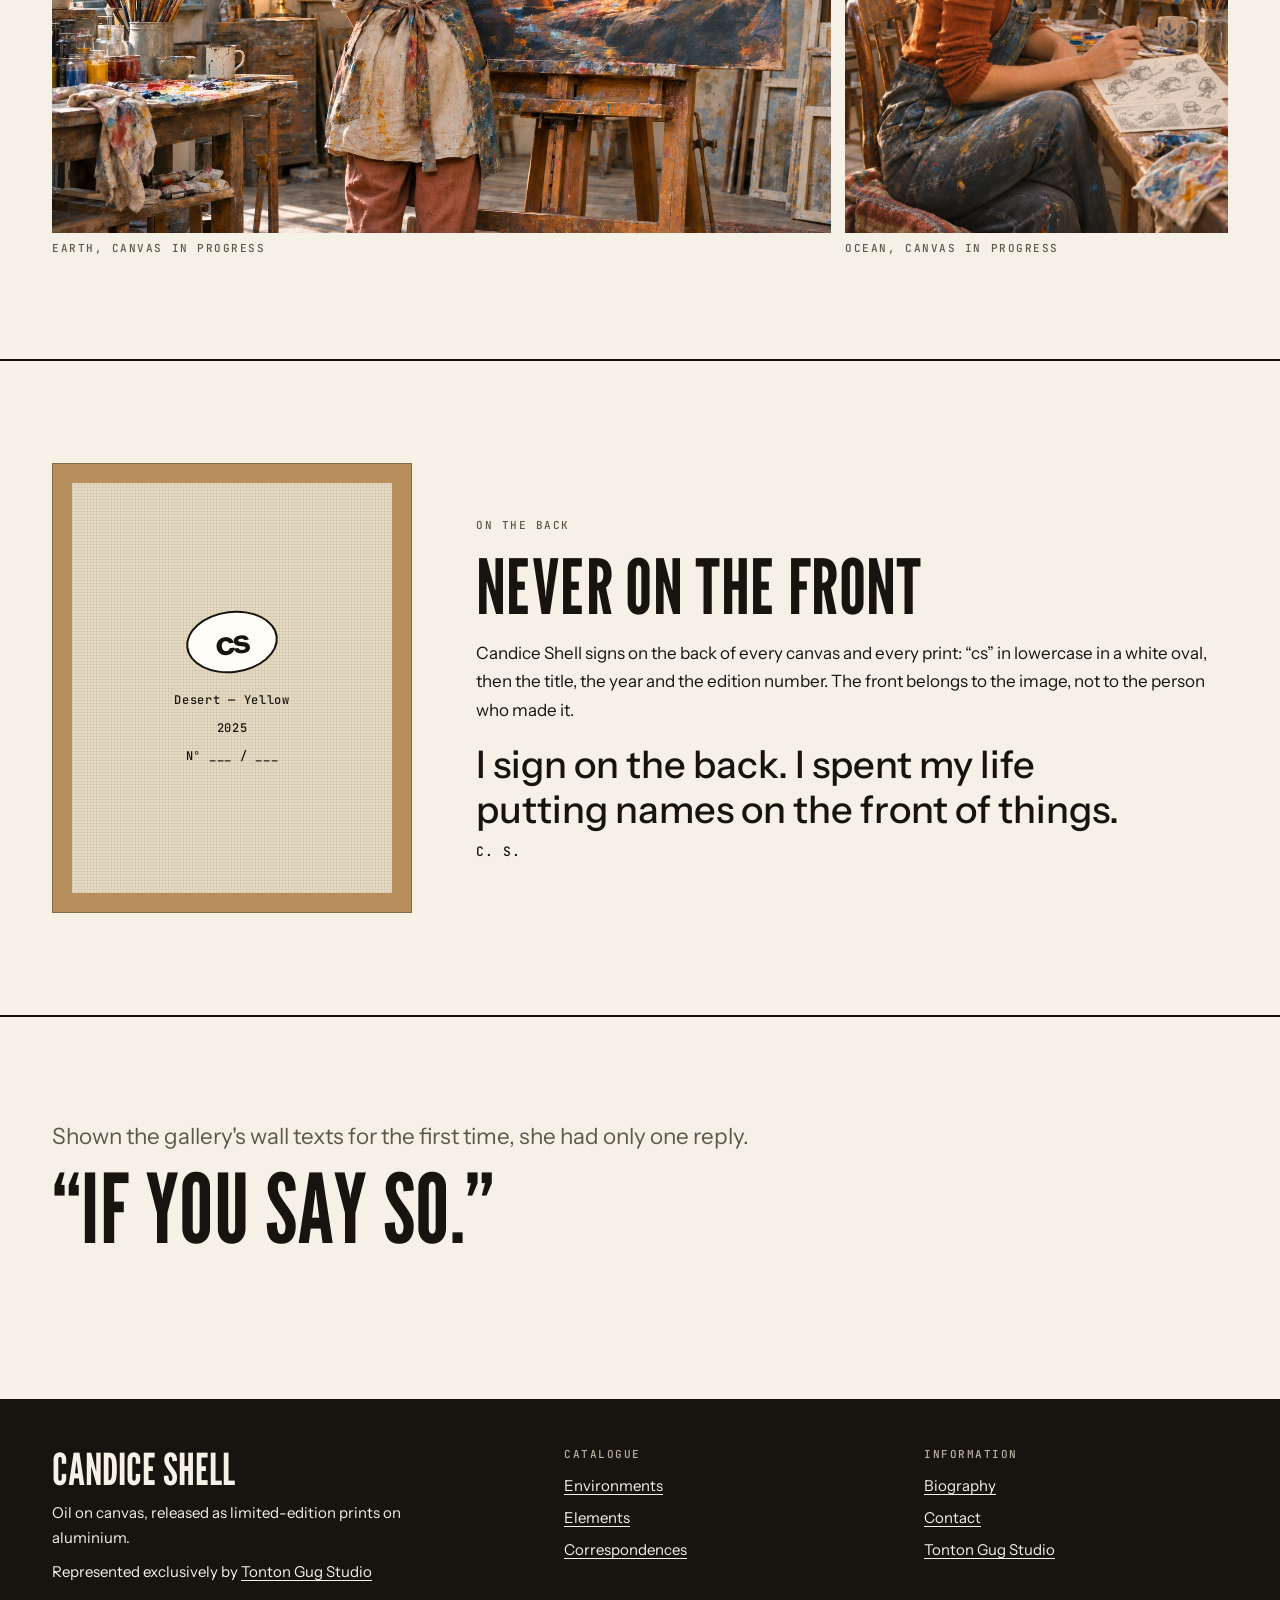
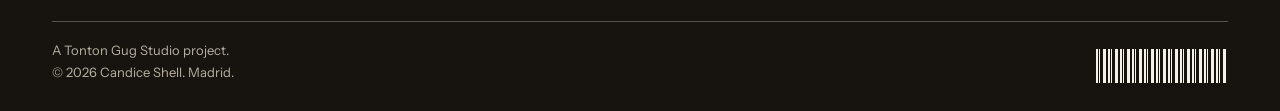
==== commit aacb0990: "Footer: A Tonton Gug Studio project" ====
--- a/biography.html
+++ b/biography.html
@@ -78,7 +78,7 @@
     <div><p class="label" data-t="foot.info">Information</p><ul><li><a href="biography.html"><span data-t="nav.bio">Biography</span></a></li><li><a href="contact.html"><span data-t="nav.contact">Contact</span></a></li><li><a href="https://tonton-gug-studio.vercel.app">Tonton Gug Studio</a></li></ul></div>
   </div>
   <div class="foot-base">
-    <div><p data-t="foot.fiction">Candice Shell is a character created by Tonton Gug Studio.</p><p data-t="foot.rights">© 2026 Candice Shell. Madrid.</p></div>
+    <div><p data-t="foot.fiction">A Tonton Gug Studio project.</p><p data-t="foot.rights">© 2026 Candice Shell. Madrid.</p></div>
     <div class="barcode" aria-hidden="true"></div>
   </div>
 </div></footer>
